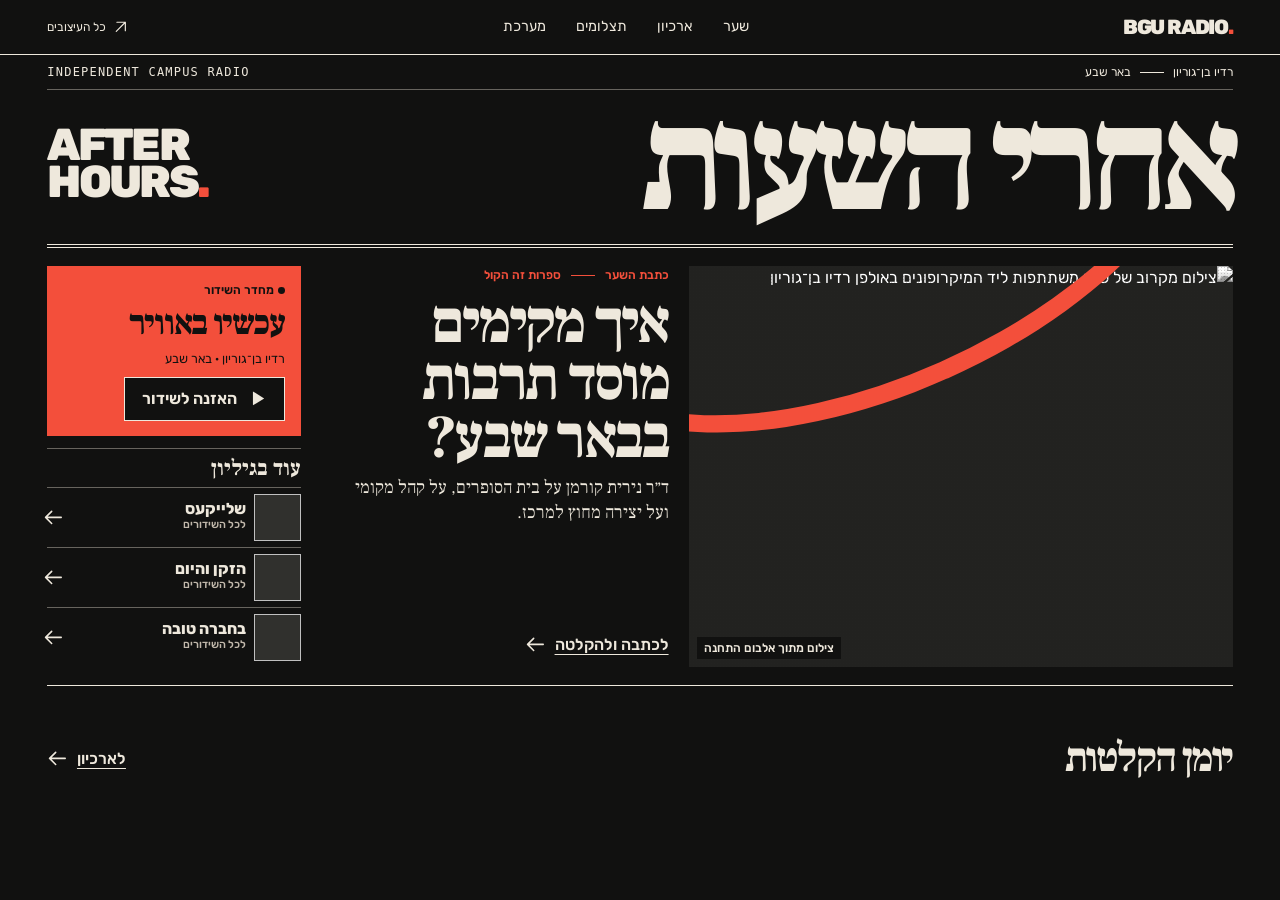
==== sites/after-hours/index.html @ 87b485a0 "Add canonical station data and independent site sources without changing deployment" ====
<!doctype html>
<html lang="he" dir="rtl">
<head>
  <meta charset="utf-8"><meta name="viewport" content="width=device-width,initial-scale=1,viewport-fit=cover">
  <meta name="theme-color" content="#111111">
  <meta name="description" content="שידור חי, תוכניות והקלטות מהארכיון של רדיו בן־גוריון בבאר שבע.">
  <title>After Hours · רדיו בן־גוריון</title>
  <link rel="stylesheet" href="fonts/fonts.css"><link rel="stylesheet" href="core.css"><link rel="stylesheet" href="edition.css">
</head>
<body data-edition="after-hours">
  <svg class="symbols" xmlns="http://www.w3.org/2000/svg" aria-hidden="true"><defs><symbol id="ic-play" viewBox="0 0 24 24"><path d="m8 4 13 8-13 8z" fill="currentColor" stroke="none"/></symbol><symbol id="ic-pause" viewBox="0 0 24 24"><path d="M6 4h4v16H6zM14 4h4v16h-4z" fill="currentColor" stroke="none"/></symbol><symbol id="ic-air" viewBox="0 0 24 24"><circle cx="12" cy="12" r="2" fill="currentColor"/><path d="M7.2 7.2a6.8 6.8 0 0 0 0 9.6m9.6-9.6a6.8 6.8 0 0 1 0 9.6M4.2 4.2a11 11 0 0 0 0 15.6m15.6-15.6a11 11 0 0 1 0 15.6"/></symbol><symbol id="ic-archive" viewBox="0 0 24 24"><path d="M3 4v16M7 4v16m4-16v16m3-15 5 14 3-1-5-14z"/></symbol><symbol id="ic-photo" viewBox="0 0 24 24"><rect x="3" y="4" width="18" height="16" rx="2"/><path d="m4 16 5-5 4 4 3-3 4 4"/><circle cx="16" cy="8.5" r="1"/></symbol><symbol id="ic-mail" viewBox="0 0 24 24"><rect x="2.5" y="4.5" width="19" height="15" rx="2"/><path d="m3 6 9 7 9-7"/></symbol><symbol id="ic-shuffle" viewBox="0 0 24 24"><path d="M3 6h2.5c5.8 0 6.2 12 12 12H21m-4-4 4 4-4 4M3 18h2.5c2.2 0 3.5-1.5 4.8-4m3.5-5.5C15 6.8 16 6 18 6h3m-4-4 4 4-4 4"/></symbol><symbol id="ic-arrow" viewBox="0 0 24 24"><path d="M21 12H3m7 7-7-7 7-7"/></symbol><symbol id="ic-back" viewBox="0 0 24 24"><path d="M3 12h18m-7 7 7-7-7-7"/></symbol><symbol id="ic-up" viewBox="0 0 24 24"><path d="M5 19 19 5M6 5h13v13"/></symbol><symbol id="ic-search" viewBox="0 0 24 24"><circle cx="10.5" cy="10.5" r="6.5"/><path d="m16 16 5 5"/></symbol><symbol id="ic-close" viewBox="0 0 24 24"><path d="m5 5 14 14M19 5 5 19"/></symbol><symbol id="ic-disc" viewBox="0 0 24 24"><circle cx="12" cy="12" r="9"/><circle cx="12" cy="12" r="2"/><path d="M5 12a7 7 0 0 1 7-7m7 7a7 7 0 0 1-7 7"/></symbol><symbol id="ic-more" viewBox="0 0 24 24"><circle cx="12" cy="5" r="1"/><circle cx="12" cy="12" r="1"/><circle cx="12" cy="19" r="1"/></symbol><symbol id="ic-expand" viewBox="0 0 24 24"><path d="m5 15 7-7 7 7"/></symbol><symbol id="ic-dial" viewBox="0 0 24 24"><path d="M3 20V8h18v12zM5 8l12-6M6 12h5m-5 3h5"/><circle cx="16" cy="14" r="2"/></symbol></defs></svg>
  <a class="skip" href="#main-content">דילוג לתוכן</a>
  <header><div class="paper-bar"><a class="identity" aria-label="רדיו בן־גוריון — עמוד השער" href="#home"><b dir="ltr">BGU RADIO<span class="red-dot">.</span></b></a><nav aria-label="ניווט ראשי"><a data-nav="home" href="#home"><span>שער</span></a><a data-nav="archive" href="#archive"><span>ארכיון</span></a><a data-nav="gallery" href="#gallery"><span>תצלומים</span></a><a data-nav="contact" href="#contact"><span>מערכת</span></a></nav><button type="button" class="action press-live" data-live aria-pressed="false"><svg class="icon" aria-hidden="true" viewBox="0 0 24 24"><use href="#ic-play"></use></svg><span data-play-label>לייב</span></button><a class="compare-link" href="../" target="_blank" rel="noopener" aria-label="לעמוד השוואת העיצובים בחלון חדש"><svg class="icon" aria-hidden="true" viewBox="0 0 24 24"><use href="#ic-up"></use></svg><span>כל העיצובים</span></a></div></header>
  <main id="main-content" tabindex="-1">
    <section id="home" data-screen="home"><div class="paper-issue"><span>רדיו בן־גוריון <i></i> באר שבע</span><span lang="en">INDEPENDENT CAMPUS RADIO</span></div>
<div class="paper-title"><h1>אחרי השעות</h1><span dir="ltr" lang="en">AFTER<br>HOURS<span class="red-dot">.</span></span></div>
<div class="front-spread">
  <article class="cover-story">
    <a class="press-image" href="#episode/https%3A%2F%2Fpodcasters.spotify.com%2Fpod%2Fshow%2Fsifrot-bgu%2Fepisodes%2F3-ejjnmc" aria-label="לפרק עם ד״ר נירית קורמן"><img fetchpriority="high" data-station-photo="3" alt="צילום מקרוב של שתי משתתפות ליד המיקרופונים באולפן רדיו בן־גוריון"><span class="press-stroke" aria-hidden="true"></span><span class="image-caption">צילום מתוך אלבום התחנה</span></a>
    <div class="lead-story"><span class="story-label">כתבת השער <i></i> ספרות זה הקול</span><a href="#episode/https%3A%2F%2Fpodcasters.spotify.com%2Fpod%2Fshow%2Fsifrot-bgu%2Fepisodes%2F3-ejjnmc"><h2>איך מקימים מוסד תרבות בבאר שבע?</h2></a><p>ד״ר נירית קורמן על בית הסופרים, על קהל מקומי ועל יצירה מחוץ למרכז.</p><a class="text-link" href="#episode/https%3A%2F%2Fpodcasters.spotify.com%2Fpod%2Fshow%2Fsifrot-bgu%2Fepisodes%2F3-ejjnmc">לכתבה ולהקלטה <svg class="icon" aria-hidden="true" viewBox="0 0 24 24"><use href="#ic-arrow"></use></svg></a></div>
  </article>
  <aside class="news-wire"><div class="live-box"><span class="story-label"><span class="status-dot" aria-hidden="true"></span> מחדר השידור</span><h2>עכשיו באוויר</h2><p><span data-now dir="auto">רדיו בן־גוריון · באר שבע</span></p><button type="button" class="action live-action" data-live aria-pressed="false"><svg class="icon" aria-hidden="true" viewBox="0 0 24 24"><use href="#ic-play"></use></svg><span data-play-label>האזנה לשידור</span></button></div><div class="wire-contents"><h3>עוד בגיליון</h3><a class="sleeve" href="#program/%D7%A9%D7%9C%D7%99%D7%99%D7%A7%D7%A2%D7%A1"><span class="cover" data-art aria-hidden="true"><span class="cover-type" aria-hidden="true">שלייקעס</span><img data-program-art="שלייקעס" alt="" width="400" height="400"></span><span class="sleeve-info"><strong dir="auto">שלייקעס</strong><small>לכל השידורים</small></span><svg class="icon" aria-hidden="true" viewBox="0 0 24 24"><use href="#ic-arrow"></use></svg></a><a class="sleeve" href="#program/%D7%94%D7%96%D7%A7%D7%9F%20%D7%95%D7%94%D7%99%D7%95%D7%9D"><span class="cover" data-art aria-hidden="true"><span class="cover-type" aria-hidden="true">הזקן והיום</span><img data-program-art="הזקן והיום" alt="" width="400" height="400"></span><span class="sleeve-info"><strong dir="auto">הזקן והיום</strong><small>לכל השידורים</small></span><svg class="icon" aria-hidden="true" viewBox="0 0 24 24"><use href="#ic-arrow"></use></svg></a><a class="sleeve" href="#program/%D7%91%D7%97%D7%91%D7%A8%D7%94%20%D7%98%D7%95%D7%91%D7%94"><span class="cover" data-art aria-hidden="true"><span class="cover-type" aria-hidden="true">בחברה טובה</span><img data-program-art="בחברה טובה" alt="" width="400" height="400"></span><span class="sleeve-info"><strong dir="auto">בחברה טובה</strong><small>לכל השידורים</small></span><svg class="icon" aria-hidden="true" viewBox="0 0 24 24"><use href="#ic-arrow"></use></svg></a></div></aside>
</div>
<section class="home-recent"><div class="section-line"><h2>יומן הקלטות</h2><a class="text-link" href="#archive">לארכיון<svg class="icon" aria-hidden="true" viewBox="0 0 24 24"><use href="#ic-arrow"></use></svg></a></div><div data-latest="4"></div></section></section>
    <section id="archive" data-screen="archive" hidden><div class="archive-mast"><div><span class="kicker">THE BACK ISSUES</span><h1>ארכיון השידורים</h1></div><b class="issue-index" lang="en">A—Z</b></div>
  <div class="filters"><label class="search"><svg class="icon" aria-hidden="true" viewBox="0 0 24 24"><use href="#ic-search"></use></svg><span class="sr">חיפוש בארכיון</span><input id="query" type="search" placeholder="חיפוש תוכנית, פרק או שם" autocomplete="off"></label>
    <label class="source-filter"><span class="sr">מקור ההקלטה</span><select id="source"><option value="">כל המקורות</option></select></label>
    <button class="action secondary" data-shuffle><svg class="icon" aria-hidden="true" viewBox="0 0 24 24"><use href="#ic-shuffle"></use></svg><span>פרק בהפתעה</span></button></div>
  <section class="archive-fresh" id="fresh"><div class="section-line"><h2>מהיומן</h2></div><div data-latest="5"></div></section>
  <section class="index-section"><div class="section-line"><h2>גיליונות התוכניות</h2><span role="status" id="total">הארכיון נטען…</span></div>
  <div id="matches" hidden></div><div id="groups"></div><button class="action secondary" id="more" hidden>תוכניות נוספות</button><p id="empty" hidden>אין תוצאות לחיפוש הזה. אפשר לחפש שם תוכנית, פרק או שדרנית.</p></section></section>
    <section id="detail" data-screen="detail" hidden aria-label="פרטי התוכנית או הפרק" tabindex="-1"></section>
    <section id="gallery" data-screen="gallery" hidden><div class="aux-title"><span class="kicker">PHOTO DESK</span><h1>אלבום התצלומים</h1></div><figure class="photo-figure"><div class="photo-window"><img id="photo" alt="צילום מתוך אולפן רדיו בן־גוריון" width="1100" height="700"></div><figcaption><span>רדיו בן־גוריון · באר שבע</span><div class="photo-controls"><button id="prev" class="icon-button" aria-label="התמונה הקודמת"><svg class="icon" aria-hidden="true" viewBox="0 0 24 24"><use href="#ic-back"></use></svg></button><output id="count" dir="ltr" aria-live="polite"></output><button id="next" class="icon-button" aria-label="התמונה הבאה"><svg class="icon" aria-hidden="true" viewBox="0 0 24 24"><use href="#ic-arrow"></use></svg></button></div></figcaption></figure></section>
    <section id="contact" data-screen="contact" hidden><div class="aux-title"><span class="kicker">THE RADIO DESK</span><h1>מכתבים למערכת</h1></div><div class="contact-spread"><article class="mail-card"><span class="contact-sign" aria-hidden="true"><svg class="icon" aria-hidden="true" viewBox="0 0 24 24"><use href="#ic-mail"></use></svg></span><h2>יש לכם רעיון לתוכנית?</h2><p>האולפן פתוח לסטודנטיות ולסטודנטים שרוצים לשדר, להפיק ולספר סיפור.</p><a class="email-link" dir="ltr" href="mailto:bguradio2017@gmail.com">bguradio2017@gmail.com</a><a class="text-link" href="https://bgu-radio.base44.app/#:~:text=יש%20לכם%20רעיון" target="_blank" rel="noopener">לטופס של התחנה <svg class="icon" aria-hidden="true" viewBox="0 0 24 24"><use href="#ic-up"></use></svg></a></article><aside class="station-note"><h2>על התחנה</h2><p>רדיו בן־גוריון הוא תחנת הרדיו האינטרנטית של אוניברסיטת בן־גוריון בנגב. באולפן נפגשים מוזיקה, תרבות, יזמות והחיים בקמפוס.</p><h3>שותפים ותומכים</h3><div id="credits"></div></aside></div></section>
  </main>
  <aside id="receiver" class="receiver" aria-label="נגן הרדיו" hidden>
  <div id="receiver-panel" hidden><div class="panel-heading"><strong id="panel-title">נגן</strong><button class="icon-button" id="collapse" aria-label="מזעור הנגן"><svg class="icon" aria-hidden="true" viewBox="0 0 24 24"><use href="#ic-close"></use></svg></button></div>
  <div id="external-player"></div><div id="timeline" hidden><input id="seek" type="range" min="0" max="1000" value="0" aria-label="מיקום בהקלטה"><span id="times" dir="ltr"></span></div><a id="media-source" class="text-link" target="_blank" rel="noopener" hidden>לעמוד המקור <svg class="icon" aria-hidden="true" viewBox="0 0 24 24"><use href="#ic-up"></use></svg></a></div>
  <div class="receiver-strip"><button id="dock-play" class="icon-button" aria-label="הפעלת השידור"><svg class="icon" aria-hidden="true" viewBox="0 0 24 24"><use href="#ic-play"></use></svg></button><div class="dock-text"><small id="dock-state">שידור חי</small><strong id="dock-title" dir="auto">רדיו בן־גוריון</strong></div><a id="return-episode" class="text-link" hidden>לפרק <svg class="icon" aria-hidden="true" viewBox="0 0 24 24"><use href="#ic-arrow"></use></svg></a><button id="open-panel" class="icon-button" aria-expanded="false" aria-controls="receiver-panel" aria-label="הרחבת הנגן"><svg class="icon" aria-hidden="true" viewBox="0 0 24 24"><use href="#ic-expand"></use></svg></button></div>
  <audio id="radio-audio" preload="none"></audio></aside>
  <div class="sr" role="status" id="announce"></div>
  <script src="media-map.js"></script><script src="app.js"></script>
</body></html>
---- sites/after-hours/fonts/fonts.css ----
/* Self-hosted under SIL OFL 1.1. See the corresponding -OFL.txt files. */
@font-face {
  font-family: "Rubik";
  src: url("./rubik.woff2") format("woff2");
  font-weight: 300 900;
  font-display: swap;
}

@font-face {
  font-family: "Frank Ruhl Libre";
  src: url("./frankruhllibre.woff2") format("woff2");
  font-weight: 300 900;
  font-display: swap;
}

@font-face {
  font-family: "Handjet";
  src: url("./handjet.woff2") format("woff2");
  font-weight: 100 900;
  font-display: swap;
}
---- sites/after-hours/core.css ----
* {box-sizing:border-box}
.cover-flight {position:fixed!important;inset:auto;z-index:11;pointer-events:none;transform-origin:0 0;margin:0;contain:paint}
:root {font:100%/1.5 Rubik,Arial,sans-serif;font-optical-sizing:auto;text-size-adjust:100%}
body {margin:0;background:var(--bg);color:var(--ink);padding-bottom:max(24px,env(safe-area-inset-bottom))}
body.has-receiver {padding-bottom:calc(96px + env(safe-area-inset-bottom))}
[hidden] {display:none!important}
h1,h2,h3,p,figure {margin:0}
h1,h2,h3 {line-height:1.12;text-wrap:balance}
a {color:inherit;text-decoration:none}
button,input,select {font:inherit;color:inherit}
button,a,input,select {touch-action:manipulation}
button {cursor:pointer}
button {border:0;background:none}
a,button { -webkit-tap-highlight-color:transparent}
img {max-inline-size:100%;display:block}
.symbols {position:absolute;width:0;height:0;overflow:hidden}
.icon {display:inline-block;flex:none;width:1.3em;height:1.3em;fill:none;stroke:currentColor;stroke-width:1.8;stroke-linecap:round;stroke-linejoin:round;vertical-align:middle}
.sr,.skip:not(:focus) {position:absolute;width:1px;height:1px;padding:0;margin:-1px;overflow:hidden;clip-path:inset(50%);white-space:nowrap}
.skip:focus {position:fixed;z-index:30;inset:8px 12px auto auto;padding:12px;background:var(--ink);color:var(--bg)}
:focus-visible {outline:3px solid var(--focus);outline-offset:4px}
main:focus:not(:focus-visible),section:focus:not(:focus-visible),h1:focus:not(:focus-visible) {outline:0}
main,header>div {width:min(var(--page,1400px),100%);margin-inline:auto;padding-inline:var(--gutter,clamp(16px,4vw,64px))}
main {padding-block-end:clamp(32px,6vw,86px)}
section,article,aside,header nav,.cover,.sleeve,.sleeve-info,.dock-text {min-width:0}
header>div,header nav,.identity,.compare-link,.action,.icon-button,.text-link,.section-line,.pick-top,.photo-controls,.panel-heading,.filters,.search,.receiver-strip,.contact-sign,.on-tag,.story-label,.game-led {display:flex;align-items:center}
header>div {justify-content:space-between;gap:20px}
header nav {gap:3px}
header nav a,.identity,.compare-link,.text-link,.action,.icon-button,.photo-controls button {min-height:44px}
header nav a {display:flex;align-items:center;justify-content:center;gap:6px;white-space:nowrap}
.identity {align-items:center;gap:10px}
.compare-link,.text-link,.action,.on-tag,.story-label,.game-led {gap:.55em}
.text-link {width:max-content;max-width:100%;font-weight:550}
.action {width:max-content;max-width:100%;justify-content:center;font-weight:650;padding:.67em 1.1em;line-height:1.2}
.icon-button {justify-content:center;min-width:44px;padding:8px}
.kicker,.image-caption,.section-line>span,.sleeve small,.dock-text small {font-size:.78rem;font-weight:550}
.kicker[lang=en],[lang=en],.identity b[dir=ltr] {unicode-bidi:isolate}
.status-dot {width:.58em;aspect-ratio:1;border-radius:50%;display:inline-block;background:currentColor;flex:none}
.section-line,.panel-heading {justify-content:space-between;gap:12px}
.section-line {margin-bottom:1rem;flex-wrap:wrap}
.section-line h2 {font-size:clamp(1.55rem,3.2vw,3rem)}
.cover {position:relative;display:block;aspect-ratio:1/1;overflow:hidden;background:var(--cover-bg,var(--surface));color:var(--cover-ink,var(--ink));isolation:isolate}
.cover img {position:absolute;inset:0;width:100%;height:100%;object-fit:contain;background:var(--cover-bg,var(--surface))}
.cover-type {position:absolute;inset:0;display:flex;align-items:center;justify-content:center;text-align:center;padding:8%;line-height:1.02;font-size:clamp(.75rem,2vw,1.7rem);font-weight:800;overflow-wrap:anywhere}
.cover.fallback::after {content:'BGU RADIO';position:absolute;inset:auto .45em .45em;font:600 9px/1 monospace;letter-spacing:.12em}
.sleeve strong,.sleeve small {display:block}
.sleeve strong,.episode-row strong,.release-row strong,.detail-hero h1,.dock-text strong {overflow-wrap:anywhere}
.sleeve small,.row-meta,.detail-sub,.source-note,.dock-text small,.contact-spread p {color:var(--muted)}
.filters {gap:12px;flex-wrap:wrap;margin-block:1.3rem 2rem}
.search,.source-filter select,.secondary {background:var(--surface);border:1px solid var(--line);border-radius:var(--radius);color:var(--ink)}
.search {gap:9px;padding:0 .85em;flex:1 1 220px}
.search input {border:0;background:none;height:46px;min-width:0;width:100%}
.search input::placeholder {color:var(--muted);opacity:1}
.search:focus-within {outline:2px solid var(--focus);outline-offset:2px}
.search input:focus {outline:0}
.source-filter select {min-height:46px;padding-inline:.7rem;max-width:100%;cursor:pointer}
#groups {display:grid}
#more {margin:30px auto}
#matches,#empty {margin-block:1.1rem}
#matches h3 {margin-block-end:12px}
.archive-mast,.aux-title {margin-top:clamp(24px,4vw,60px)}
.archive-mast {display:flex;align-items:center;justify-content:space-between;gap:20px}
.archive-mast h1,.aux-title h1,.detail-hero h1 {font-size:clamp(2.5rem,6.5vw,6.4rem);line-height:1.02}
.aux-title {margin-bottom:clamp(20px,4vw,45px)}
.archive-fresh {margin-bottom:clamp(30px,5vw,68px)}
.home-recent,.index-section {margin-block-start:clamp(28px,4vw,50px)}
[data-latest],.episode-list {display:grid}
.release-row,.episode-row {display:flex;align-items:center;gap:14px;min-width:0;min-height:56px}
.release-row strong,.release-row small,.episode-row strong,.episode-row small {display:block}
.release-row>span:not(.cover),.episode-row>span:not(.cover) {flex:1;min-width:0}
.release-row>.cover,.episode-row>.cover {width:52px;flex:none}
.row-meta {font-size:.82rem}
.detail-top {margin-block:20px}
.detail-hero {display:grid;grid-template-columns:minmax(160px,31%) minmax(0,1fr);align-items:center;gap:clamp(22px,4vw,65px)}
.detail-main {min-width:0}
.detail-hero .kicker {display:block;margin-bottom:.75rem}
.detail-hero h1 {font-size:clamp(2.2rem,5vw,5rem)}
.detail-sub {margin-block:.6em 1.1em}
.detail-description {max-width:70ch;white-space:pre-line;overflow-wrap:anywhere;line-height:1.65;margin:1rem 0}
.detail-credits {display:flex;flex-wrap:wrap;gap:.6rem 1.5rem;list-style:none;padding:0;margin:1rem 0}
.detail-credits b {display:block;font-size:.75rem;color:var(--muted)}
.detail-actions {display:flex;align-items:center;gap:12px;flex-wrap:wrap}
.detail-body {margin-block:clamp(26px,5vw,62px)}
.photo-figure {max-width:1100px;margin:auto}
.photo-window {overflow:hidden;background:var(--surface)}
.photo-window img {width:100%;height:min(58vh,585px);object-fit:contain}
.photo-figure figcaption {display:flex;align-items:center;justify-content:space-between;gap:8px;padding-block:12px}
.photo-controls {gap:8px;flex:none}
.photo-controls output {min-width:5ch;text-align:center;font-variant-numeric:tabular-nums}
.contact-spread {display:grid;grid-template-columns:1.35fr 1fr;gap:clamp(16px,4vw,55px)}
.contact-spread h2 {font-size:clamp(1.6rem,3vw,3rem)}
.contact-spread p {max-width:47ch;margin-block:.85em}
.contact-spread h3 {margin-top:1.4em}
.contact-sign {margin-bottom:1rem}
.contact-sign .icon {width:50px;height:50px}
.email-link {display:inline-block;max-width:100%;overflow-wrap:anywhere;font-weight:650;font-size:clamp(1.05rem,2.3vw,2rem);padding-block:10px}
#credits {display:flex;flex-wrap:wrap;gap:10px 20px;margin-top:12px}
.receiver {position:fixed;z-index:12;inset:auto 0 0;margin:auto;padding-bottom:env(safe-area-inset-bottom)}
.receiver-strip {gap:12px;min-height:54px}
.dock-text {flex:1}
.dock-text small,.dock-text strong {display:block}
.dock-text strong {font-size:.95rem;white-space:nowrap;overflow:hidden;text-overflow:ellipsis}
#receiver-panel {max-height:66svh;overflow:auto;padding:16px}
#external-player iframe {width:100%;height:154px;border:0;display:block}
#timeline {display:flex;align-items:center;gap:12px;direction:ltr}
#seek {width:100%;min-height:44px;accent-color:var(--accent)}
#times {font-variant-numeric:tabular-nums;font-size:.8rem;white-space:nowrap}
#media-source {font-size:.88rem}
@media (max-width:700px) {
 header>div {gap:8px;flex-wrap:wrap}
 .detail-hero {grid-template-columns:minmax(0,1fr)}
 .detail-hero>.cover {width:min(63vw,268px)}
 .contact-spread {grid-template-columns:1fr}
 .filters {gap:8px}
 .search {flex-basis:100%}
 .source-filter {flex:1}
 .source-filter select {width:100%}
 .photo-figure figcaption {flex-wrap:wrap}
}
@media(prefers-reduced-motion:reduce) {
 *,*::before,*::after {scroll-behavior:auto!important;animation-duration:.001ms!important;animation-iteration-count:1!important;transition-duration:.001ms!important}
}
@media(prefers-contrast:more) {button,.search,.source-filter select {outline:1px solid currentColor}}
---- sites/after-hours/edition.css ----
body {
  --bg:#111110; --surface:#222220; --ink:#eee8dc; --muted:#c1b8ab; --accent:#f34f3b; --line:#67645e; --focus:#ff9c82; --radius:0;
  --gutter:clamp(16px,3.7vw,64px); --page:1510px; --serif:"Frank Ruhl Libre","Times New Roman",serif;
}
header {border-bottom:1px solid var(--ink)}
.paper-bar {min-height:54px}
.identity b,.paper-title>span {font-weight:850;letter-spacing:-.06em}
.identity b {font-size:1.28rem}.red-dot {color:var(--accent)}
header nav a {padding:0 .85rem;font-size:.9rem}
header nav a[aria-current] {box-shadow:inset 0 -3px var(--accent)}
.press-live {display:none}
.compare-link,.paper-issue,.kicker,.image-caption,.story-label,.row-meta,.source-note,.sleeve small {font-size:.75rem}
.paper-issue {display:flex;align-items:center;justify-content:space-between;padding-block:8px;border-bottom:1px solid var(--line)}
.paper-issue [lang=en],.kicker {letter-spacing:.1em;font-family:monospace}
.paper-issue i,.story-label i {width:24px;height:1px;background:currentColor;display:inline-block;margin-inline:6px;vertical-align:middle}
.paper-title {display:flex;align-items:center;justify-content:space-between;gap:16px;border-bottom:4px double var(--ink);padding:4px 0 12px}
.paper-title h1 {font-family:var(--serif);font-weight:900;font-size:clamp(5rem,11.5vw,12.3rem);line-height:.94;letter-spacing:-.07em}
.paper-title>span {font-size:clamp(1.3rem,3.5vw,3.4rem);line-height:.83;text-align:left}
.front-spread {display:grid;grid-template-columns:minmax(0,3.55fr) minmax(195px,1fr);gap:clamp(16px,2.3vw,36px);padding-block:18px;border-bottom:1px solid var(--ink)}
.cover-story {display:grid;grid-template-columns:minmax(0,1.32fr) minmax(0,.82fr);gap:clamp(16px,1.6vw,32px);align-items:stretch}
.press-image {display:block;isolation:isolate;position:relative;overflow:hidden;min-height:clamp(295px,25vw,385px);background:var(--surface)}
.press-image img {width:100%;height:100%;position:absolute;inset:0;object-fit:cover;object-position:50% 38%;filter:grayscale(1) contrast(1.23);transition:transform .48s cubic-bezier(.2,.7,.2,1)}
.press-image::after {content:"";position:absolute;inset:0;pointer-events:none;opacity:.22;background-image:radial-gradient(#272626 0.55px,transparent .85px);background-size:3px 3px}
.press-stroke {position:absolute;z-index:1;width:130%;height:90%;border:clamp(9px,1.45vw,25px) solid var(--accent);border-radius:50%;top:-58%;left:-31%;transform:rotate(-24deg);pointer-events:none}
.image-caption {position:absolute;z-index:2;inset:auto auto 8px 8px;background:var(--bg);color:var(--ink);padding:2px 7px}
.lead-story {display:flex;flex-direction:column;align-items:flex-start;justify-content:flex-start}
.lead-story h2,.detail-main h1,.aux-title h1,.archive-mast h1,.section-line h2,.contact-spread h2 {font-family:var(--serif);font-weight:830;letter-spacing:-.045em}
.lead-story h2 {font-size:clamp(2.6rem,4.75vw,5.5rem);line-height:.94;margin-block:.18em .16em}
.lead-story p,.station-note p {font-family:var(--serif);font-size:clamp(1.08rem,1.4vw,1.35rem);line-height:1.35}
.lead-story .text-link {margin-top:auto}
.text-link {text-decoration:underline;text-decoration-thickness:1px;text-underline-offset:.24em}
.story-label {display:flex;align-items:center;gap:4px;font-weight:600}
.lead-story .story-label,.live-box .story-label,.kicker {color:var(--accent)}
.live-box {background:var(--accent);color:var(--bg);padding:15px 16px}
.live-box .story-label {color:var(--bg)}
.live-box h2 {font:850 clamp(1.7rem,2.7vw,2.8rem)/1.05 var(--serif);letter-spacing:-.03em;margin-block:7px}
.live-box p {font-size:.79rem;margin-bottom:8px;overflow-wrap:anywhere}
.live-box .action,.detail-play {background:var(--bg);color:var(--ink);border:1px solid currentColor}
.wire-contents {border-top:1px solid var(--line);margin-top:12px}
.wire-contents h3 {font:800 1.35rem var(--serif);margin:5px 0}
.sleeve {display:grid;grid-template-columns:64px minmax(0,1fr) 1em;align-items:center;gap:12px;border-top:1px solid var(--line);padding-block:9px}
.sleeve-info strong {font-family:var(--serif);font-weight:760;line-height:1.03;font-size:clamp(1.25rem,2.5vw,2.6rem)}
.wire-contents .sleeve {grid-template-columns:47px minmax(0,1fr) 16px;gap:8px;padding-block:6px}
.wire-contents .sleeve-info strong {font-family:inherit;font-size:.98rem}
.wire-contents .sleeve small {font-size:.68rem}
.cover {--cover-bg:#30302d;--cover-ink:var(--ink)}
.cover.fallback {border:1px solid var(--line)}
.cover-type {font-family:var(--serif);font-size:clamp(1rem,2.5vw,2.4rem);text-align:start;justify-content:flex-start;border-top:5px solid var(--accent);inset:7%}
.archive-mast,.aux-title {border-bottom:4px double var(--ink);padding-bottom:14px}
.archive-mast h1,.aux-title h1 {font-size:clamp(3.7rem,8.7vw,9rem)}
.issue-index {font:800 clamp(3rem,8vw,8rem)/1 var(--serif);color:var(--accent);direction:ltr}
.filters {border-block:1px solid var(--line);padding-block:9px}
.filters .action {color:var(--ink)}
.archive-fresh [data-latest] {grid-template-columns:repeat(5,minmax(0,1fr));border-block:1px solid var(--line)}
.archive-fresh .release-row {display:block;padding:10px;border-inline-end:1px solid var(--line)}
.archive-fresh .release-row:last-child {border:0}
.archive-fresh .release-row .cover {width:62px;margin-bottom:8px}
.archive-fresh .release-row>.icon {display:none}
#groups {grid-template-columns:repeat(2,minmax(0,1fr));gap:0 clamp(16px,3vw,48px);border-bottom:1px solid var(--line)}
#groups .sleeve {grid-template-columns:clamp(74px,9vw,142px) minmax(0,1fr) 28px}
#groups .sleeve:nth-child(-n+2) {border-top:3px solid var(--ink);grid-template-columns:minmax(120px,36%) minmax(0,1fr) 24px;padding-block:14px}
#groups .sleeve:nth-child(-n+2) strong {font-size:clamp(1.65rem,3.4vw,3.6rem)}
[data-latest] {grid-template-columns:repeat(2,minmax(0,1fr));column-gap:30px}
.release-row,.episode-row {border-top:1px solid var(--line);padding:8px 0}
.release-row strong,.episode-row strong {font:700 clamp(1.05rem,1.7vw,1.55rem)/1.14 var(--serif)}
.detail-top {border-bottom:1px solid var(--line);margin-bottom:20px}
.detail-hero {grid-template-columns:minmax(170px,28%) minmax(0,1fr);align-items:end}
.detail-main h1 {font-size:clamp(3.2rem,6.5vw,7.1rem);line-height:.95}
.detail-description {font:470 clamp(1.17rem,1.6vw,1.5rem)/1.46 var(--serif)}
.detail-body {border-top:4px double var(--ink);padding-top:14px;display:grid;grid-template-columns:minmax(100px,1fr) minmax(0,3fr);gap:16px 32px}
.detail-body .section-line {display:block}
.detail-body .episode-list,.detail-body .detail-description {grid-column:2}
.detail-play {background:var(--accent);color:var(--bg);border:0}
.photo-window img {filter:grayscale(1)}
.photo-figure figcaption,.mail-card,.station-note {border-block:1px solid var(--line)}
.photo-controls button,.receiver .icon-button {border:1px solid currentColor}
.mail-card,.station-note {padding-block:clamp(16px,3vw,35px)}
.contact-spread {grid-template-columns:1.6fr 1fr}
.contact-sign {color:var(--accent)}
.email-link,.mail-card .text-link,.station-note h3 {color:var(--accent)}
.receiver {background:var(--bg);color:var(--ink);border-top:3px double var(--ink)}
.receiver-strip,#receiver-panel {width:min(1050px,100%);margin:auto;padding:6px var(--gutter)}
#receiver-panel {padding-block:13px;border-bottom:1px solid var(--line)}
#dock-play {background:var(--accent);color:var(--bg);border:0}
#open-panel {border:0}
a,button {transition:color .16s,background-color .16s}
button:active {filter:brightness(.84)}
@media(hover:hover) {
 .press-image:hover img {transform:scale(1.025)}
 a:hover .sleeve-info strong,.lead-story a:hover,.release-row:hover strong,.episode-row:hover strong,header nav a:hover {color:var(--accent)}
 .live-action:hover {background:#342a24}
}
@media(max-width:1000px) and (min-width:681px) {
 .front-spread {grid-template-columns:minmax(0,1fr) 206px}
 .cover-story {grid-template-columns:minmax(0,1.1fr) minmax(0,1fr)}
 .lead-story h2 {font-size:clamp(2.3rem,4.5vw,3.3rem)}
}
@media(max-width:680px) {
 .paper-bar {min-height:0;display:grid;grid-template-columns:1fr auto;gap:0}
 .paper-bar {grid-template-columns:1fr auto auto;column-gap:12px}
 .press-live {display:flex;min-height:44px;padding:3px 8px;color:var(--accent);font-size:.9rem}
 .identity,.compare-link {min-height:40px}
 header nav {grid-row:2;grid-column:1/-1;border-top:1px solid var(--line);justify-content:space-between}
 header nav a {min-height:42px;padding:0 .5rem}
 .paper-issue {font-size:.67rem;padding-block:5px}.paper-issue [lang=en]{font-size:.6rem}
 .paper-title {padding:6px 0}.paper-title h1 {font-size:clamp(3.8rem,15vw,6.3rem)}.paper-title>span {font-size:1.1rem}
 .front-spread {display:flex;flex-direction:column;gap:14px;padding-block:10px}
 .cover-story {display:flex;flex-direction:column;gap:10px}
 .press-image {min-height:0;height:clamp(175px,48vw,310px)}
 .lead-story h2 {font-size:clamp(2.6rem,10vw,4.5rem);max-width:15ch}
 .lead-story p {font-size:1.1rem;max-width:38ch}
 .news-wire {display:flex;flex-direction:column}
 .live-box {display:grid;grid-template-columns:minmax(0,1fr) auto;align-items:center;gap:2px 8px;padding:9px 12px}
 .live-box .story-label {grid-area:1/1}.live-box h2 {grid-area:2/1;margin:0;font-size:1.65rem}
 .live-box p {grid-area:3/1;margin:0;font-size:.7rem}.live-box .action {grid-column:2;grid-row:1/4}
 .wire-contents {margin-top:12px}
 .wire-contents .sleeve {grid-template-columns:45px minmax(0,1fr) 20px}
 [data-latest],#groups {grid-template-columns:1fr}
 #groups .sleeve {grid-template-columns:74px minmax(0,1fr) 22px}
 .archive-fresh [data-latest] {display:flex;overflow-x:auto}
 .archive-fresh .release-row {flex:0 0 145px}
 .detail-hero {display:grid;grid-template-columns:minmax(88px,29%) minmax(0,1fr);align-items:start;gap:12px}
 .detail-hero>.cover {width:100%}.detail-main h1 {font-size:clamp(2rem,8.2vw,3.3rem)}
 .detail-body,.contact-spread {display:block}.detail-body>.section-line {margin-bottom:12px}
 .detail-sub {font-size:.85rem}.station-note {margin-top:18px}
}
::view-transition-group(active-cover){animation-duration:.28s;animation-timing-function:cubic-bezier(.2,.72,.22,1)}
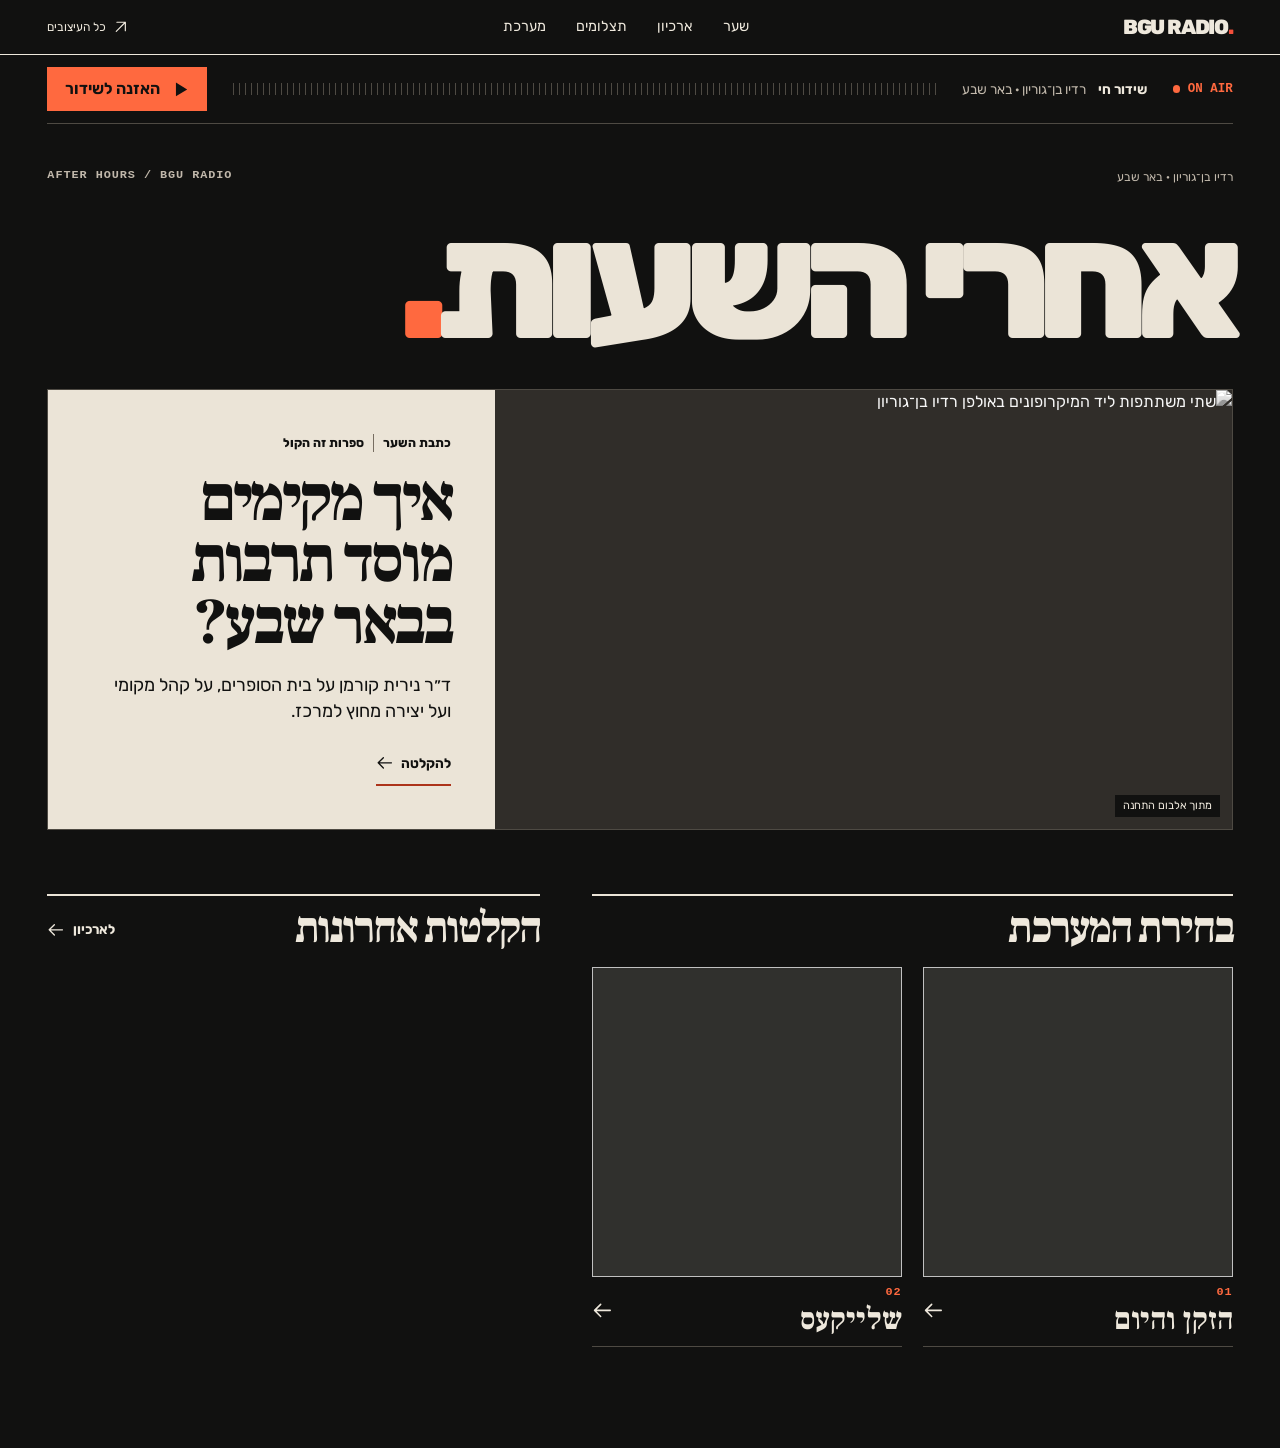
==== commit 958a558f: "Rebuild After Hours as an editorial radio edition" ====
--- a/sites/after-hours/index.html
+++ b/sites/after-hours/index.html
@@ -12,22 +12,64 @@
   <a class="skip" href="#main-content">דילוג לתוכן</a>
   <header><div class="paper-bar"><a class="identity" aria-label="רדיו בן־גוריון — עמוד השער" href="#home"><b dir="ltr">BGU RADIO<span class="red-dot">.</span></b></a><nav aria-label="ניווט ראשי"><a data-nav="home" href="#home"><span>שער</span></a><a data-nav="archive" href="#archive"><span>ארכיון</span></a><a data-nav="gallery" href="#gallery"><span>תצלומים</span></a><a data-nav="contact" href="#contact"><span>מערכת</span></a></nav><button type="button" class="action press-live" data-live aria-pressed="false"><svg class="icon" aria-hidden="true" viewBox="0 0 24 24"><use href="#ic-play"></use></svg><span data-play-label>לייב</span></button><a class="compare-link" href="../" target="_blank" rel="noopener" aria-label="לעמוד השוואת העיצובים בחלון חדש"><svg class="icon" aria-hidden="true" viewBox="0 0 24 24"><use href="#ic-up"></use></svg><span>כל העיצובים</span></a></div></header>
   <main id="main-content" tabindex="-1">
-    <section id="home" data-screen="home"><div class="paper-issue"><span>רדיו בן־גוריון <i></i> באר שבע</span><span lang="en">INDEPENDENT CAMPUS RADIO</span></div>
-<div class="paper-title"><h1>אחרי השעות</h1><span dir="ltr" lang="en">AFTER<br>HOURS<span class="red-dot">.</span></span></div>
-<div class="front-spread">
-  <article class="cover-story">
-    <a class="press-image" href="#episode/https%3A%2F%2Fpodcasters.spotify.com%2Fpod%2Fshow%2Fsifrot-bgu%2Fepisodes%2F3-ejjnmc" aria-label="לפרק עם ד״ר נירית קורמן"><img fetchpriority="high" data-station-photo="3" alt="צילום מקרוב של שתי משתתפות ליד המיקרופונים באולפן רדיו בן־גוריון"><span class="press-stroke" aria-hidden="true"></span><span class="image-caption">צילום מתוך אלבום התחנה</span></a>
-    <div class="lead-story"><span class="story-label">כתבת השער <i></i> ספרות זה הקול</span><a href="#episode/https%3A%2F%2Fpodcasters.spotify.com%2Fpod%2Fshow%2Fsifrot-bgu%2Fepisodes%2F3-ejjnmc"><h2>איך מקימים מוסד תרבות בבאר שבע?</h2></a><p>ד״ר נירית קורמן על בית הסופרים, על קהל מקומי ועל יצירה מחוץ למרכז.</p><a class="text-link" href="#episode/https%3A%2F%2Fpodcasters.spotify.com%2Fpod%2Fshow%2Fsifrot-bgu%2Fepisodes%2F3-ejjnmc">לכתבה ולהקלטה <svg class="icon" aria-hidden="true" viewBox="0 0 24 24"><use href="#ic-arrow"></use></svg></a></div>
+    <section id="home" data-screen="home" aria-labelledby="home-title">
+  <div class="broadcast">
+    <span class="broadcast-label" lang="en" dir="ltr"><span class="status-dot"></span> ON AIR</span>
+    <div class="broadcast-copy"><strong>שידור חי</strong><span data-now dir="auto">רדיו בן־גוריון · באר שבע</span></div>
+    <div class="signal-lines" aria-hidden="true"></div>
+    <button type="button" class="action live-action" data-live aria-pressed="false"><svg class="icon" aria-hidden="true" viewBox="0 0 24 24"><use href="#ic-play"></use></svg><span data-play-label>האזנה לשידור</span></button>
+  </div>
+  <div class="night-mast">
+    <div class="mast-meta"><span>רדיו בן־גוריון · באר שבע</span><span lang="en" dir="ltr">AFTER HOURS / BGU RADIO</span></div>
+    <h1 id="home-title">אחרי השעות<span aria-hidden="true">.</span></h1>
+  </div>
+  <article class="cover-story" aria-labelledby="cover-title">
+    <a class="story-photo press-image" href="#episode/https%3A%2F%2Fpodcasters.spotify.com%2Fpod%2Fshow%2Fsifrot-bgu%2Fepisodes%2F3-ejjnmc" aria-label="לפרק עם ד״ר נירית קורמן">
+      <img fetchpriority="high" data-station-photo="3" alt="שתי משתתפות ליד המיקרופונים באולפן רדיו בן־גוריון">
+      <span class="photo-caption">מתוך אלבום התחנה</span>
+    </a>
+    <div class="story-copy">
+      <span class="edition-label">כתבת השער <span>ספרות זה הקול</span></span>
+      <h2 id="cover-title"><a href="#episode/https%3A%2F%2Fpodcasters.spotify.com%2Fpod%2Fshow%2Fsifrot-bgu%2Fepisodes%2F3-ejjnmc">איך מקימים <br>מוסד תרבות <br>בבאר שבע?</a></h2>
+      <p>ד״ר נירית קורמן על בית הסופרים, על קהל מקומי ועל יצירה מחוץ למרכז.</p>
+      <a class="story-link" href="#episode/https%3A%2F%2Fpodcasters.spotify.com%2Fpod%2Fshow%2Fsifrot-bgu%2Fepisodes%2F3-ejjnmc">להקלטה <svg class="icon" aria-hidden="true" viewBox="0 0 24 24"><use href="#ic-arrow"></use></svg></a>
+    </div>
   </article>
-  <aside class="news-wire"><div class="live-box"><span class="story-label"><span class="status-dot" aria-hidden="true"></span> מחדר השידור</span><h2>עכשיו באוויר</h2><p><span data-now dir="auto">רדיו בן־גוריון · באר שבע</span></p><button type="button" class="action live-action" data-live aria-pressed="false"><svg class="icon" aria-hidden="true" viewBox="0 0 24 24"><use href="#ic-play"></use></svg><span data-play-label>האזנה לשידור</span></button></div><div class="wire-contents"><h3>עוד בגיליון</h3><a class="sleeve" href="#program/%D7%A9%D7%9C%D7%99%D7%99%D7%A7%D7%A2%D7%A1"><span class="cover" data-art aria-hidden="true"><span class="cover-type" aria-hidden="true">שלייקעס</span><img data-program-art="שלייקעס" alt="" width="400" height="400"></span><span class="sleeve-info"><strong dir="auto">שלייקעס</strong><small>לכל השידורים</small></span><svg class="icon" aria-hidden="true" viewBox="0 0 24 24"><use href="#ic-arrow"></use></svg></a><a class="sleeve" href="#program/%D7%94%D7%96%D7%A7%D7%9F%20%D7%95%D7%94%D7%99%D7%95%D7%9D"><span class="cover" data-art aria-hidden="true"><span class="cover-type" aria-hidden="true">הזקן והיום</span><img data-program-art="הזקן והיום" alt="" width="400" height="400"></span><span class="sleeve-info"><strong dir="auto">הזקן והיום</strong><small>לכל השידורים</small></span><svg class="icon" aria-hidden="true" viewBox="0 0 24 24"><use href="#ic-arrow"></use></svg></a><a class="sleeve" href="#program/%D7%91%D7%97%D7%91%D7%A8%D7%94%20%D7%98%D7%95%D7%91%D7%94"><span class="cover" data-art aria-hidden="true"><span class="cover-type" aria-hidden="true">בחברה טובה</span><img data-program-art="בחברה טובה" alt="" width="400" height="400"></span><span class="sleeve-info"><strong dir="auto">בחברה טובה</strong><small>לכל השידורים</small></span><svg class="icon" aria-hidden="true" viewBox="0 0 24 24"><use href="#ic-arrow"></use></svg></a></div></aside>
-</div>
-<section class="home-recent"><div class="section-line"><h2>יומן הקלטות</h2><a class="text-link" href="#archive">לארכיון<svg class="icon" aria-hidden="true" viewBox="0 0 24 24"><use href="#ic-arrow"></use></svg></a></div><div data-latest="4"></div></section></section>
-    <section id="archive" data-screen="archive" hidden><div class="archive-mast"><div><span class="kicker">THE BACK ISSUES</span><h1>ארכיון השידורים</h1></div><b class="issue-index" lang="en">A—Z</b></div>
+  <div class="home-desk">
+    <section class="home-picks">
+      <div class="desk-heading"><h2>בחירת המערכת</h2></div>
+      <div class="folio-grid"><a class="folio" href="#program/%D7%94%D7%96%D7%A7%D7%9F%20%D7%95%D7%94%D7%99%D7%95%D7%9D">
+      <span class="cover" data-art aria-hidden="true"><span class="cover-type" dir="auto">הזקן והיום</span><img data-program-art="הזקן והיום" alt="" width="400" height="400" loading="lazy"></span>
+      <span class="folio-copy"><span class="folio-number" dir="ltr">01</span><strong dir="auto">הזקן והיום</strong></span><svg class="icon" aria-hidden="true" viewBox="0 0 24 24"><use href="#ic-arrow"></use></svg>
+    </a>
+    <a class="folio" href="#program/%D7%A9%D7%9C%D7%99%D7%99%D7%A7%D7%A2%D7%A1">
+      <span class="cover" data-art aria-hidden="true"><span class="cover-type" dir="auto">שלייקעס</span><img data-program-art="שלייקעס" alt="" width="400" height="400" loading="lazy"></span>
+      <span class="folio-copy"><span class="folio-number" dir="ltr">02</span><strong dir="auto">שלייקעס</strong></span><svg class="icon" aria-hidden="true" viewBox="0 0 24 24"><use href="#ic-arrow"></use></svg>
+    </a></div>
+    </section>
+    <section class="home-recent">
+      <div class="desk-heading"><h2>הקלטות אחרונות</h2><a class="story-link" href="#archive">לארכיון <svg class="icon" aria-hidden="true" viewBox="0 0 24 24"><use href="#ic-arrow"></use></svg></a></div>
+      <div data-latest="4"></div>
+    </section>
+  </div>
+</section>
+    <section id="archive" data-screen="archive" hidden><div class="archive-mast"><span class="edition-label" dir="ltr" lang="en">BGU RADIO / ARCHIVE</span><h1>ארכיון השידורים<span aria-hidden="true">.</span></h1></div>
   <div class="filters"><label class="search"><svg class="icon" aria-hidden="true" viewBox="0 0 24 24"><use href="#ic-search"></use></svg><span class="sr">חיפוש בארכיון</span><input id="query" type="search" placeholder="חיפוש תוכנית, פרק או שם" autocomplete="off"></label>
     <label class="source-filter"><span class="sr">מקור ההקלטה</span><select id="source"><option value="">כל המקורות</option></select></label>
     <button class="action secondary" data-shuffle><svg class="icon" aria-hidden="true" viewBox="0 0 24 24"><use href="#ic-shuffle"></use></svg><span>פרק בהפתעה</span></button></div>
-  <section class="archive-fresh" id="fresh"><div class="section-line"><h2>מהיומן</h2></div><div data-latest="5"></div></section>
-  <section class="index-section"><div class="section-line"><h2>גיליונות התוכניות</h2><span role="status" id="total">הארכיון נטען…</span></div>
+  <section class="archive-picks" id="fresh"><div class="desk-heading"><h2>מתוך הארכיון</h2></div><div class="folio-grid"><a class="folio" href="#program/%D7%A1%D7%A4%D7%A8%D7%95%D7%AA%20%D7%96%D7%94%20%D7%94%D7%A7%D7%95%D7%9C">
+      <span class="cover" data-art aria-hidden="true"><span class="cover-type" dir="auto">ספרות זה הקול</span><img data-program-art="ספרות זה הקול" alt="" width="400" height="400" loading="lazy"></span>
+      <span class="folio-copy"><span class="folio-number" dir="ltr">01</span><strong dir="auto">ספרות זה הקול</strong></span><svg class="icon" aria-hidden="true" viewBox="0 0 24 24"><use href="#ic-arrow"></use></svg>
+    </a>
+    <a class="folio" href="#program/%D7%94%D7%96%D7%A7%D7%9F%20%D7%95%D7%94%D7%99%D7%95%D7%9D">
+      <span class="cover" data-art aria-hidden="true"><span class="cover-type" dir="auto">הזקן והיום</span><img data-program-art="הזקן והיום" alt="" width="400" height="400" loading="lazy"></span>
+      <span class="folio-copy"><span class="folio-number" dir="ltr">02</span><strong dir="auto">הזקן והיום</strong></span><svg class="icon" aria-hidden="true" viewBox="0 0 24 24"><use href="#ic-arrow"></use></svg>
+    </a>
+    <a class="folio" href="#program/%D7%A9%D7%9C%D7%99%D7%99%D7%A7%D7%A2%D7%A1">
+      <span class="cover" data-art aria-hidden="true"><span class="cover-type" dir="auto">שלייקעס</span><img data-program-art="שלייקעס" alt="" width="400" height="400" loading="lazy"></span>
+      <span class="folio-copy"><span class="folio-number" dir="ltr">03</span><strong dir="auto">שלייקעס</strong></span><svg class="icon" aria-hidden="true" viewBox="0 0 24 24"><use href="#ic-arrow"></use></svg>
+    </a></div></section>
+  <section class="index-section"><div class="section-line"><h2>מפתח התוכניות</h2><span role="status" id="total">הארכיון נטען…</span></div>
   <div id="matches" hidden></div><div id="groups"></div><button class="action secondary" id="more" hidden>תוכניות נוספות</button><p id="empty" hidden>אין תוצאות לחיפוש הזה. אפשר לחפש שם תוכנית, פרק או שדרנית.</p></section></section>
     <section id="detail" data-screen="detail" hidden aria-label="פרטי התוכנית או הפרק" tabindex="-1"></section>
     <section id="gallery" data-screen="gallery" hidden><div class="aux-title"><span class="kicker">PHOTO DESK</span><h1>אלבום התצלומים</h1></div><figure class="photo-figure"><div class="photo-window"><img id="photo" alt="צילום מתוך אולפן רדיו בן־גוריון" width="1100" height="700"></div><figcaption><span>רדיו בן־גוריון · באר שבע</span><div class="photo-controls"><button id="prev" class="icon-button" aria-label="התמונה הקודמת"><svg class="icon" aria-hidden="true" viewBox="0 0 24 24"><use href="#ic-back"></use></svg></button><output id="count" dir="ltr" aria-live="polite"></output><button id="next" class="icon-button" aria-label="התמונה הבאה"><svg class="icon" aria-hidden="true" viewBox="0 0 24 24"><use href="#ic-arrow"></use></svg></button></div></figcaption></figure></section>
--- a/sites/after-hours/edition.css
+++ b/sites/after-hours/edition.css
@@ -1,68 +1,27 @@
 body {
-  --bg:#111110; --surface:#222220; --ink:#eee8dc; --muted:#c1b8ab; --accent:#f34f3b; --line:#67645e; --focus:#ff9c82; --radius:0;
-  --gutter:clamp(16px,3.7vw,64px); --page:1510px; --serif:"Frank Ruhl Libre","Times New Roman",serif;
+  --bg:#111110; --surface:#222220; --ink:#eee8dc; --muted:#c1b8ab;
+  --accent:#f34f3b; --line:#67645e; --focus:#ff9c82; --radius:0;
+  --gutter:clamp(16px,3.7vw,64px); --page:1510px;
+  --serif:"Frank Ruhl Libre","Times New Roman",serif;
+  --mono:ui-monospace,Consolas,monospace;
 }
 header {border-bottom:1px solid var(--ink)}
 .paper-bar {min-height:54px}
-.identity b,.paper-title>span {font-weight:850;letter-spacing:-.06em}
-.identity b {font-size:1.28rem}.red-dot {color:var(--accent)}
+.identity b {font-size:1.28rem;font-weight:850;letter-spacing:-.06em}
+.red-dot,.kicker {color:var(--accent)}
 header nav a {padding:0 .85rem;font-size:.9rem}
 header nav a[aria-current] {box-shadow:inset 0 -3px var(--accent)}
 .press-live {display:none}
-.compare-link,.paper-issue,.kicker,.image-caption,.story-label,.row-meta,.source-note,.sleeve small {font-size:.75rem}
-.paper-issue {display:flex;align-items:center;justify-content:space-between;padding-block:8px;border-bottom:1px solid var(--line)}
-.paper-issue [lang=en],.kicker {letter-spacing:.1em;font-family:monospace}
-.paper-issue i,.story-label i {width:24px;height:1px;background:currentColor;display:inline-block;margin-inline:6px;vertical-align:middle}
-.paper-title {display:flex;align-items:center;justify-content:space-between;gap:16px;border-bottom:4px double var(--ink);padding:4px 0 12px}
-.paper-title h1 {font-family:var(--serif);font-weight:900;font-size:clamp(5rem,11.5vw,12.3rem);line-height:.94;letter-spacing:-.07em}
-.paper-title>span {font-size:clamp(1.3rem,3.5vw,3.4rem);line-height:.83;text-align:left}
-.front-spread {display:grid;grid-template-columns:minmax(0,3.55fr) minmax(195px,1fr);gap:clamp(16px,2.3vw,36px);padding-block:18px;border-bottom:1px solid var(--ink)}
-.cover-story {display:grid;grid-template-columns:minmax(0,1.32fr) minmax(0,.82fr);gap:clamp(16px,1.6vw,32px);align-items:stretch}
-.press-image {display:block;isolation:isolate;position:relative;overflow:hidden;min-height:clamp(295px,25vw,385px);background:var(--surface)}
-.press-image img {width:100%;height:100%;position:absolute;inset:0;object-fit:cover;object-position:50% 38%;filter:grayscale(1) contrast(1.23);transition:transform .48s cubic-bezier(.2,.7,.2,1)}
-.press-image::after {content:"";position:absolute;inset:0;pointer-events:none;opacity:.22;background-image:radial-gradient(#272626 0.55px,transparent .85px);background-size:3px 3px}
-.press-stroke {position:absolute;z-index:1;width:130%;height:90%;border:clamp(9px,1.45vw,25px) solid var(--accent);border-radius:50%;top:-58%;left:-31%;transform:rotate(-24deg);pointer-events:none}
-.image-caption {position:absolute;z-index:2;inset:auto auto 8px 8px;background:var(--bg);color:var(--ink);padding:2px 7px}
-.lead-story {display:flex;flex-direction:column;align-items:flex-start;justify-content:flex-start}
-.lead-story h2,.detail-main h1,.aux-title h1,.archive-mast h1,.section-line h2,.contact-spread h2 {font-family:var(--serif);font-weight:830;letter-spacing:-.045em}
-.lead-story h2 {font-size:clamp(2.6rem,4.75vw,5.5rem);line-height:.94;margin-block:.18em .16em}
-.lead-story p,.station-note p {font-family:var(--serif);font-size:clamp(1.08rem,1.4vw,1.35rem);line-height:1.35}
-.lead-story .text-link {margin-top:auto}
-.text-link {text-decoration:underline;text-decoration-thickness:1px;text-underline-offset:.24em}
-.story-label {display:flex;align-items:center;gap:4px;font-weight:600}
-.lead-story .story-label,.live-box .story-label,.kicker {color:var(--accent)}
-.live-box {background:var(--accent);color:var(--bg);padding:15px 16px}
-.live-box .story-label {color:var(--bg)}
-.live-box h2 {font:850 clamp(1.7rem,2.7vw,2.8rem)/1.05 var(--serif);letter-spacing:-.03em;margin-block:7px}
-.live-box p {font-size:.79rem;margin-bottom:8px;overflow-wrap:anywhere}
-.live-box .action,.detail-play {background:var(--bg);color:var(--ink);border:1px solid currentColor}
-.wire-contents {border-top:1px solid var(--line);margin-top:12px}
-.wire-contents h3 {font:800 1.35rem var(--serif);margin:5px 0}
-.sleeve {display:grid;grid-template-columns:64px minmax(0,1fr) 1em;align-items:center;gap:12px;border-top:1px solid var(--line);padding-block:9px}
-.sleeve-info strong {font-family:var(--serif);font-weight:760;line-height:1.03;font-size:clamp(1.25rem,2.5vw,2.6rem)}
-.wire-contents .sleeve {grid-template-columns:47px minmax(0,1fr) 16px;gap:8px;padding-block:6px}
-.wire-contents .sleeve-info strong {font-family:inherit;font-size:.98rem}
-.wire-contents .sleeve small {font-size:.68rem}
+.compare-link,.kicker,.row-meta,.source-note,.sleeve small {font-size:.75rem}
+.kicker {font-family:var(--mono);letter-spacing:.1em}
+.text-link {text-decoration:underline;text-underline-offset:.24em}
+.station-note p {font:1.25rem/1.35 var(--serif)}
 .cover {--cover-bg:#30302d;--cover-ink:var(--ink)}
 .cover.fallback {border:1px solid var(--line)}
-.cover-type {font-family:var(--serif);font-size:clamp(1rem,2.5vw,2.4rem);text-align:start;justify-content:flex-start;border-top:5px solid var(--accent);inset:7%}
-.archive-mast,.aux-title {border-bottom:4px double var(--ink);padding-bottom:14px}
-.archive-mast h1,.aux-title h1 {font-size:clamp(3.7rem,8.7vw,9rem)}
-.issue-index {font:800 clamp(3rem,8vw,8rem)/1 var(--serif);color:var(--accent);direction:ltr}
-.filters {border-block:1px solid var(--line);padding-block:9px}
-.filters .action {color:var(--ink)}
-.archive-fresh [data-latest] {grid-template-columns:repeat(5,minmax(0,1fr));border-block:1px solid var(--line)}
-.archive-fresh .release-row {display:block;padding:10px;border-inline-end:1px solid var(--line)}
-.archive-fresh .release-row:last-child {border:0}
-.archive-fresh .release-row .cover {width:62px;margin-bottom:8px}
-.archive-fresh .release-row>.icon {display:none}
-#groups {grid-template-columns:repeat(2,minmax(0,1fr));gap:0 clamp(16px,3vw,48px);border-bottom:1px solid var(--line)}
-#groups .sleeve {grid-template-columns:clamp(74px,9vw,142px) minmax(0,1fr) 28px}
-#groups .sleeve:nth-child(-n+2) {border-top:3px solid var(--ink);grid-template-columns:minmax(120px,36%) minmax(0,1fr) 24px;padding-block:14px}
-#groups .sleeve:nth-child(-n+2) strong {font-size:clamp(1.65rem,3.4vw,3.6rem)}
-[data-latest] {grid-template-columns:repeat(2,minmax(0,1fr));column-gap:30px}
-.release-row,.episode-row {border-top:1px solid var(--line);padding:8px 0}
-.release-row strong,.episode-row strong {font:700 clamp(1.05rem,1.7vw,1.55rem)/1.14 var(--serif)}
+.cover-type {font-family:var(--serif);font-size:clamp(.85rem,2vw,1.7rem);text-align:start;justify-content:flex-start;border-top:3px solid var(--accent);inset:7%}
+.detail-main h1,.aux-title h1,.section-line h2,.contact-spread h2 {font-family:var(--serif);font-weight:830;letter-spacing:-.045em}
+.aux-title {border-bottom:4px double var(--ink);padding-bottom:14px}
+.aux-title h1 {font-size:clamp(3.7rem,8.7vw,9rem)}
 .detail-top {border-bottom:1px solid var(--line);margin-bottom:20px}
 .detail-hero {grid-template-columns:minmax(170px,28%) minmax(0,1fr);align-items:end}
 .detail-main h1 {font-size:clamp(3.2rem,6.5vw,7.1rem);line-height:.95}
@@ -83,45 +42,97 @@
 #receiver-panel {padding-block:13px;border-bottom:1px solid var(--line)}
 #dock-play {background:var(--accent);color:var(--bg);border:0}
 #open-panel {border:0}
+::view-transition-group(active-cover){animation-duration:.28s;animation-timing-function:cubic-bezier(.2,.72,.22,1)}
+
+#home,#archive {--flash:#ff693f;--rule:#4e4a43;--paper:#ebe4d7}
+.broadcast {display:flex;align-items:center;gap:clamp(12px,2vw,28px);padding-block:12px;border-bottom:1px solid var(--rule)}
+.broadcast-label {display:flex;align-items:center;gap:8px;color:var(--flash);font:700 .78rem/1 var(--mono);white-space:nowrap}
+.broadcast-copy {display:flex;align-items:baseline;gap:12px;min-width:0;font-size:.85rem}
+.broadcast-copy strong {white-space:nowrap}
+.broadcast-copy [data-now] {color:var(--muted);white-space:nowrap;overflow:hidden;text-overflow:ellipsis}
+.signal-lines {flex:1;min-width:16px;height:12px;background:repeating-linear-gradient(90deg,var(--rule) 0 1px,transparent 1px 6px)}
+.live-action {background:var(--flash);color:var(--bg);flex:none}
+body[data-live-state=playing] .broadcast .status-dot {box-shadow:0 0 0 3px #ff693f44}
+.night-mast {padding-block:clamp(22px,3.4vw,51px) clamp(18px,2.25vw,34px)}
+.mast-meta {display:flex;justify-content:space-between;gap:12px;color:var(--muted);font-size:.75rem}
+.mast-meta [lang=en],.edition-label[lang=en],.folio-number,.index-number {font:650 .74rem/1.3 var(--mono);letter-spacing:.08em}
+.night-mast h1,.archive-mast h1 {font:880 clamp(4rem,13vw,12.1rem)/.95 Rubik,Arial,sans-serif;letter-spacing:-.082em;color:var(--paper);margin-block-start:.10em}
+.night-mast h1 span,.archive-mast h1 span {color:var(--flash)}
+.cover-story {display:grid;grid-template-columns:minmax(0,1.65fr) minmax(0,1fr);min-height:clamp(330px,33vw,510px);border:1px solid var(--rule)}
+.story-photo {display:block;position:relative;overflow:hidden;background:#302d29;min-height:240px}
+.story-photo img {position:absolute;inset:0;width:100%;height:100%;object-fit:cover;object-position:center 42%;filter:grayscale(1) contrast(1.13);transition:transform .3s ease,filter .25s ease}
+.photo-caption {position:absolute;inset:auto 12px 12px auto;padding:3px 8px;background:var(--bg);font-size:.69rem}
+.story-copy {background:var(--paper);color:var(--bg);display:flex;flex-direction:column;align-items:flex-start;padding:clamp(20px,3.4vw,52px);gap:clamp(10px,1.4vw,20px)}
+.edition-label {display:inline-flex;gap:9px;align-items:center;font-size:.77rem;font-weight:750}
+.story-copy .edition-label>span {border-inline-start:1px solid #776d61;padding-inline-start:9px}
+.story-copy h2 {font:850 clamp(2.55rem,5.1vw,5.8rem)/.94 var(--serif);letter-spacing:-.05em}
+.story-copy p {max-width:31ch;font-size:clamp(.91rem,1.4vw,1.15rem);line-height:1.45}
+.story-link {display:inline-flex;align-items:center;gap:8px;min-height:44px;font-weight:700;font-size:.85rem;white-space:nowrap}
+.story-copy .story-link {margin-block-start:auto;border-bottom:2px solid #ac331a}
+.home-desk {display:grid;grid-template-columns:minmax(0,1.3fr) minmax(0,1fr);gap:clamp(22px,4vw,65px);margin-block-start:clamp(38px,5vw,78px)}
+.home-recent {margin:0}
+.desk-heading,#archive .index-section>.section-line {display:flex;align-items:center;justify-content:space-between;gap:10px;border-top:2px solid var(--paper);padding-block:10px 14px}
+.desk-heading h2,#archive .section-line h2 {font:830 clamp(1.75rem,3.4vw,3.3rem)/1.07 var(--serif);letter-spacing:-.045em}
+.folio-grid {display:grid;grid-template-columns:repeat(2,minmax(0,1fr));gap:clamp(10px,1.65vw,24px)}
+.folio {display:grid;grid-template-columns:minmax(0,1fr) auto;align-items:center;gap:8px;border-bottom:1px solid var(--rule);padding-bottom:10px}
+.folio .cover {grid-column:1/-1}
+.folio-copy {display:grid;gap:4px;min-width:0}
+.folio-copy strong {font:800 clamp(1.3rem,2.4vw,2.3rem)/1.05 var(--serif);overflow-wrap:anywhere}
+.folio-number,.index-number {color:var(--flash);justify-self:start}
+.release-row,.episode-row {border-top:1px solid var(--line);padding:8px 0}
+.release-row strong,.episode-row strong {font:700 clamp(1.05rem,1.7vw,1.55rem)/1.14 var(--serif)}
+.home-recent .release-row {min-height:72px}
+.archive-mast {display:block;padding-bottom:clamp(14px,2vw,28px);border-bottom:2px solid var(--paper)}
+.archive-mast h1 {font-size:clamp(3.1rem,10.3vw,9.6rem)}
+.archive-mast .edition-label {color:var(--flash)}
+#archive .filters {margin-block:12px clamp(28px,4vw,56px)}
+#archive .filters .secondary {border-color:var(--flash);color:var(--flash)}
+.archive-picks .folio-grid {grid-template-columns:minmax(0,1.28fr) repeat(2,minmax(0,1fr));align-items:start}
+.archive-picks .folio:first-child .cover {aspect-ratio:1.15}
+.archive-picks .folio:first-child .cover img {object-fit:cover}
+#groups {grid-template-columns:repeat(2,minmax(0,1fr));column-gap:clamp(18px,3vw,44px)}
+#groups .sleeve {display:grid;grid-template-columns:2ch clamp(64px,8vw,112px) minmax(0,1fr) auto;align-items:center;gap:clamp(8px,1.2vw,18px);padding-block:12px;border-top:1px solid var(--rule)}
+#groups .sleeve strong {font:800 clamp(1.25rem,2.4vw,2.15rem)/1.04 var(--serif)}
+.folio .cover img {transition:transform .24s ease}
 a,button {transition:color .16s,background-color .16s}
 button:active {filter:brightness(.84)}
 @media(hover:hover) {
- .press-image:hover img {transform:scale(1.025)}
- a:hover .sleeve-info strong,.lead-story a:hover,.release-row:hover strong,.episode-row:hover strong,header nav a:hover {color:var(--accent)}
- .live-action:hover {background:#342a24}
+ .story-photo:hover img {transform:scale(1.035);filter:grayscale(.25) contrast(1.04)}
+ .folio:hover .cover img {transform:scale(1.035)}
+ .folio:hover strong,.sleeve:hover strong,.release-row:hover strong,.story-link:hover {color:var(--flash,var(--accent))}
+ .story-copy a:hover {color:#a2301c}
+ header nav a:hover,.episode-row:hover strong {color:var(--accent)}
+ .live-action:hover {background:var(--paper)}
 }
-@media(max-width:1000px) and (min-width:681px) {
- .front-spread {grid-template-columns:minmax(0,1fr) 206px}
- .cover-story {grid-template-columns:minmax(0,1.1fr) minmax(0,1fr)}
- .lead-story h2 {font-size:clamp(2.3rem,4.5vw,3.3rem)}
+@media(max-width:760px) {
+ .cover-story {grid-template-columns:1fr}
+ .story-photo {min-height:0;aspect-ratio:1.55}
+ .story-copy h2 {font-size:clamp(2.8rem,9vw,5rem)}
+ .story-copy h2 br {display:none}
+ .home-desk {grid-template-columns:1fr;gap:28px}
+ #groups {grid-template-columns:1fr}
 }
 @media(max-width:680px) {
- .paper-bar {min-height:0;display:grid;grid-template-columns:1fr auto;gap:0}
- .paper-bar {grid-template-columns:1fr auto auto;column-gap:12px}
+ .paper-bar {min-height:0;display:grid;grid-template-columns:1fr auto auto;gap:0 12px}
  .press-live {display:flex;min-height:44px;padding:3px 8px;color:var(--accent);font-size:.9rem}
  .identity,.compare-link {min-height:40px}
  header nav {grid-row:2;grid-column:1/-1;border-top:1px solid var(--line);justify-content:space-between}
- header nav a {min-height:42px;padding:0 .5rem}
- .paper-issue {font-size:.67rem;padding-block:5px}.paper-issue [lang=en]{font-size:.6rem}
- .paper-title {padding:6px 0}.paper-title h1 {font-size:clamp(3.8rem,15vw,6.3rem)}.paper-title>span {font-size:1.1rem}
- .front-spread {display:flex;flex-direction:column;gap:14px;padding-block:10px}
- .cover-story {display:flex;flex-direction:column;gap:10px}
- .press-image {min-height:0;height:clamp(175px,48vw,310px)}
- .lead-story h2 {font-size:clamp(2.6rem,10vw,4.5rem);max-width:15ch}
- .lead-story p {font-size:1.1rem;max-width:38ch}
- .news-wire {display:flex;flex-direction:column}
- .live-box {display:grid;grid-template-columns:minmax(0,1fr) auto;align-items:center;gap:2px 8px;padding:9px 12px}
- .live-box .story-label {grid-area:1/1}.live-box h2 {grid-area:2/1;margin:0;font-size:1.65rem}
- .live-box p {grid-area:3/1;margin:0;font-size:.7rem}.live-box .action {grid-column:2;grid-row:1/4}
- .wire-contents {margin-top:12px}
- .wire-contents .sleeve {grid-template-columns:45px minmax(0,1fr) 20px}
- [data-latest],#groups {grid-template-columns:1fr}
- #groups .sleeve {grid-template-columns:74px minmax(0,1fr) 22px}
- .archive-fresh [data-latest] {display:flex;overflow-x:auto}
- .archive-fresh .release-row {flex:0 0 145px}
- .detail-hero {display:grid;grid-template-columns:minmax(88px,29%) minmax(0,1fr);align-items:start;gap:12px}
+ header nav a {min-height:44px;padding:0 .5rem}
+ .broadcast {gap:8px;flex-wrap:wrap}
+ .broadcast-copy {flex:1;display:grid;gap:1px;line-height:1.2}
+ .broadcast-copy [data-now] {font-size:.68rem}
+ .broadcast-label {font-size:.65rem;gap:5px}
+ .signal-lines {display:none}
+ .live-action {font-size:.75rem;padding-inline:.65em}
+ .mast-meta {font-size:.66rem}
+ .mast-meta [lang=en] {font-size:.61rem}
+ .night-mast h1 {font-size:clamp(3rem,13.7vw,5.75rem)}
+ .archive-picks .folio-grid {grid-template-columns:repeat(2,minmax(0,1fr))}
+ .archive-picks .folio:first-child {grid-column:1/-1}
+ .archive-picks .folio:first-child .cover {aspect-ratio:1.23}
+ .archive-picks .folio:first-child strong {font-size:1.8rem}
+ .detail-hero {grid-template-columns:minmax(88px,29%) minmax(0,1fr);align-items:start;gap:12px}
  .detail-hero>.cover {width:100%}.detail-main h1 {font-size:clamp(2rem,8.2vw,3.3rem)}
  .detail-body,.contact-spread {display:block}.detail-body>.section-line {margin-bottom:12px}
  .detail-sub {font-size:.85rem}.station-note {margin-top:18px}
 }
-::view-transition-group(active-cover){animation-duration:.28s;animation-timing-function:cubic-bezier(.2,.72,.22,1)}
